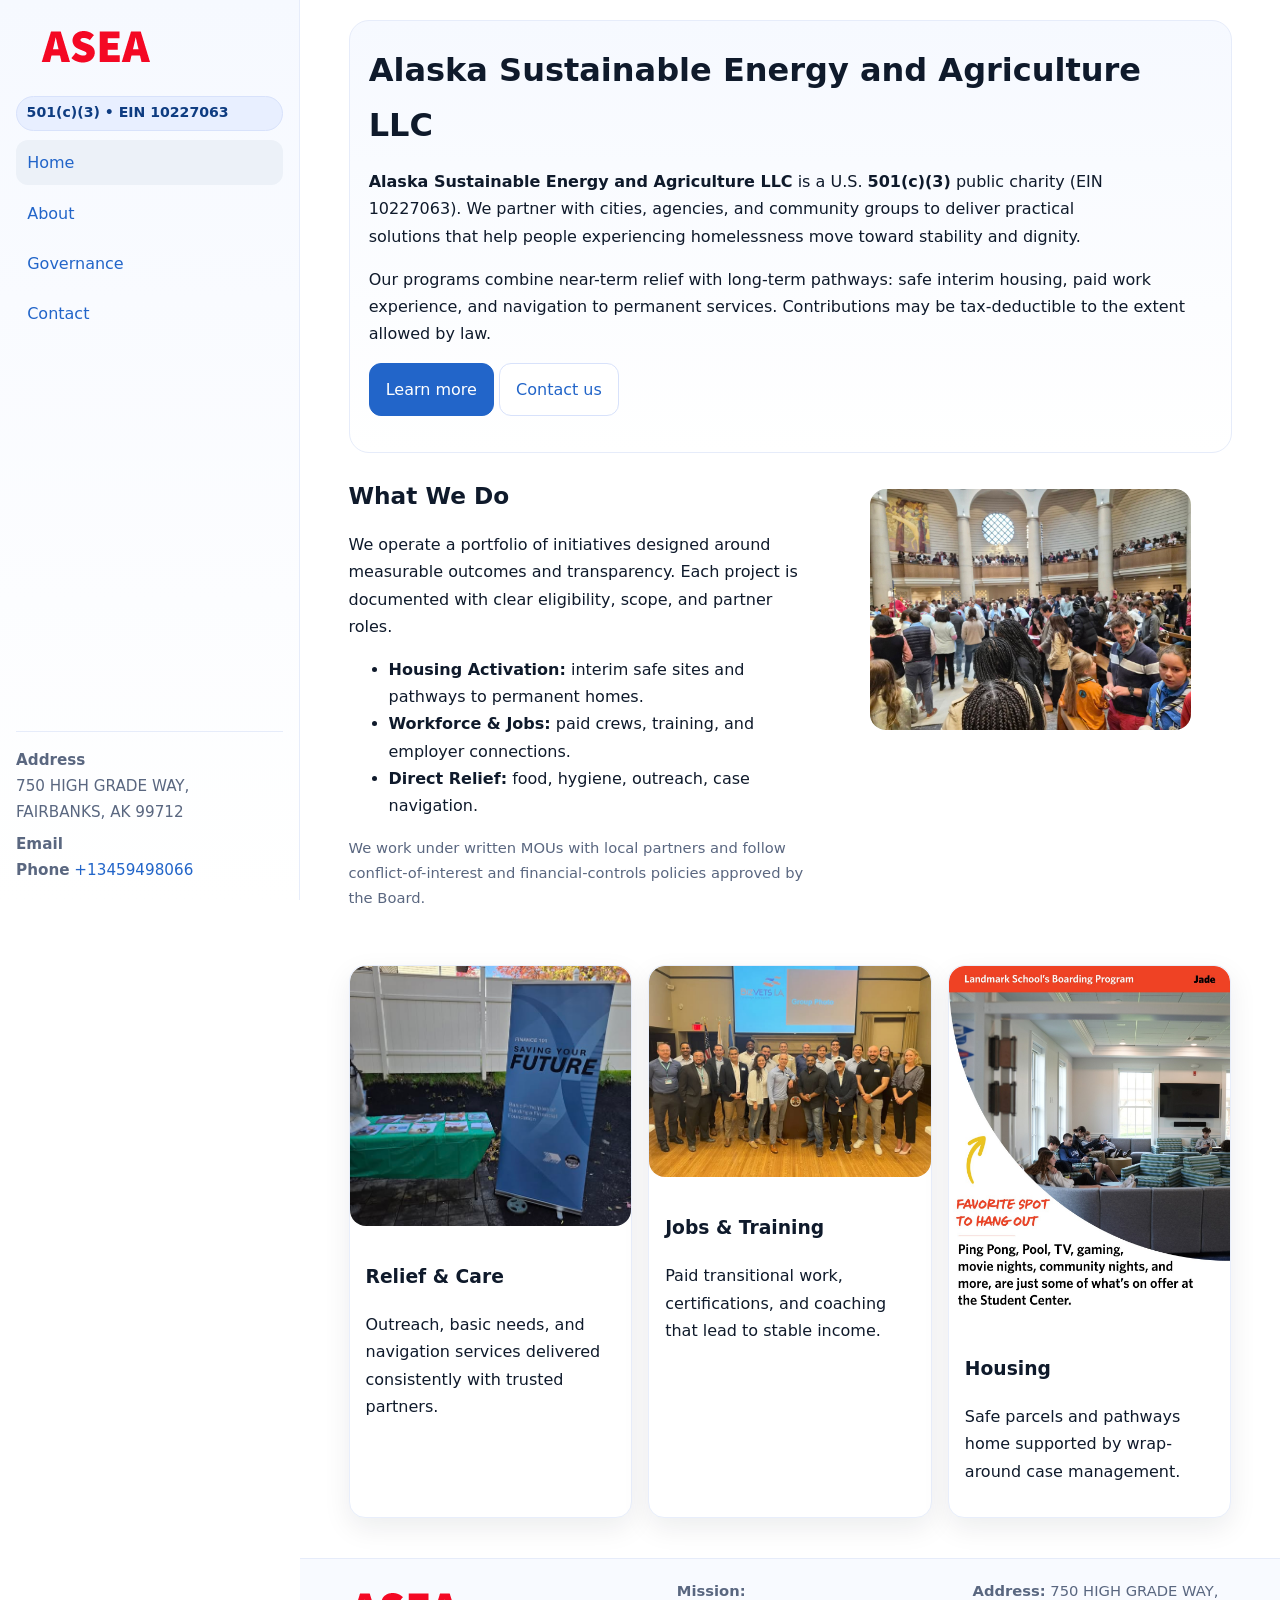
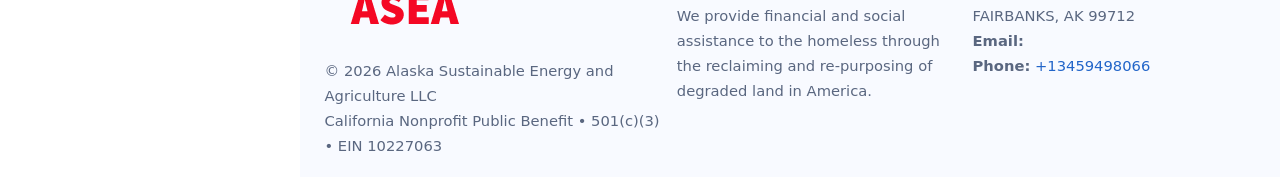
==== index.html @ 5d2a2416 "Initial commit" ====
<!doctype html>
<html lang="en">
<head>
<meta charset="utf-8"/>
<meta name="viewport" content="width=device-width,initial-scale=1"/>
<title>Alaska Sustainable Energy and Agriculture LLC – Nonprofit • 2025</title>
<link rel="stylesheet" href="assets/styles.css"/>
<link rel="icon" href="images/logo.png">
<meta name="data-ein" content="10227063"><meta name="data-name" content="Alaska Sustainable Energy and Agriculture LLC">
<meta name="data-email" content=""><meta name="data-phone" content="+13459498066">
<meta name="data-address" content="750 HIGH GRADE WAY,
FAIRBANKS, AK 99712"><meta name="data-map" content="750+HIGH+GRADE+WAY,+FAIRBANKS,+AK+99712">
  <meta name="description" content="Our nonprofit strengthens the community with programs focused on community services, education, and direct relief.">
</head>
<body>
<div style="position:absolute;left:-9999px;top:-9999px;opacity:0" data-uniq="{{UNIQUE_BLOB}}">
  <span>Our nonprofit strengthens the community with programs focused on community services, education, and direct relief.</span><svg width="12" height="12" viewBox="0 0 12 12" xmlns="http://www.w3.org/2000/svg"><circle cx="6" cy="6" r="5" fill="#b45309"/></svg><img src="images/education.jpg" width="1" height="1" alt="" loading="lazy"/>
</div>

<div class="app">
  <aside class="sidebar" aria-label="Sidebar">
    <div class="ce08c44c31c"><img src="images/logo.png" alt="Alaska Sustainable Energy and Agriculture LLC logo"></div>
    <span class="c1ac7685026">501(c)(3) • EIN 10227063</span>
    <nav class="ce6e05db5db" aria-label="Main navigation">
      <a class="active" href="index.html">Home</a>
      <a href="about.html">About</a>
      <a href="governance.html">Governance</a>
      <a href="contact.html">Contact</a>
    </nav>
    <div class="contact">
      <div><strong>Address</strong><br>750 HIGH GRADE WAY,
FAIRBANKS, AK 99712</div>
      <div style="margin-top:.4rem"><strong>Email</strong> <a href="mailto:"></a></div>
      <div><strong>Phone</strong> <a href="tel:+13459498066">+13459498066</a></div>
    </div>
  </aside>

  <main>
    <div class="container">
      <section class="c365982fb9f" aria-labelledby="home-title">
        <h1 id="home-title">Alaska Sustainable Energy and Agriculture LLC</h1>
        <p class="cbb30748413">
          <strong>Alaska Sustainable Energy and Agriculture LLC</strong> is a U.S. <strong>501(c)(3)</strong> public charity (EIN 10227063).
          We partner with cities, agencies, and community groups to deliver practical solutions that
          help people experiencing homelessness move toward stability and dignity.
        </p>
        <p>
          Our programs combine near-term relief with long-term pathways: safe interim housing,
          paid work experience, and navigation to permanent services. Contributions may be
          tax-deductible to the extent allowed by law.
        </p>
        <p>
          <a class="c132cf6247f btn-primary" href="about.html">Learn more</a>
          <a class="c132cf6247f" href="contact.html">Contact us</a>
        </p>
      </section>

      <section class="section split">
        <div>
          <h2>What We Do</h2>
          <p>
            We operate a portfolio of initiatives designed around measurable outcomes and transparency.
            Each project is documented with clear eligibility, scope, and partner roles.
          </p>
          <ul>
            <li><strong>Housing Activation:</strong> interim safe sites and pathways to permanent homes.</li>
            <li><strong>Workforce & Jobs:</strong> paid crews, training, and employer connections.</li>
            <li><strong>Direct Relief:</strong> food, hygiene, outreach, case navigation.</li>
          </ul>
          <p class="small">
            We work under written MOUs with local partners and follow conflict-of-interest and
            financial-controls policies approved by the Board.
          </p>
        </div>
        <figure>
          <img src="images/hero.jpg" alt="Community program in action">
        </figure>
      </section>

      <section class="section grid-3" aria-label="Highlights">
        <article class="cd86249a824">
          <img src="images/relief.jpg" alt="">
          <div class="card-body">
            <h3>Relief & Care</h3>
            <p>Outreach, basic needs, and navigation services delivered consistently with trusted partners.</p>
          </div>
        </article>
        <article class="cd86249a824">
          <img src="images/jobs.jpg" alt="">
          <div class="card-body">
            <h3>Jobs & Training</h3>
            <p>Paid transitional work, certifications, and coaching that lead to stable income.</p>
          </div>
        </article>
        <article class="cd86249a824">
          <img src="images/land.jpg" alt="">
          <div class="card-body">
            <h3>Housing</h3>
            <p>Safe parcels and pathways home supported by wrap-around case management.</p>
          </div>
        </article>
      </section>
    </div>

    <footer class="footer">
      <div class="container grid">
        <div>
          <img src="images/logo.png" alt="" style="width:160px;height:auto;margin-bottom:.5rem">
          <div class="small">© <span id="year"></span> Alaska Sustainable Energy and Agriculture LLC</div>
          <div class="small">California Nonprofit Public Benefit • 501(c)(3) • EIN 10227063</div>
        </div>
        <div>
          <div class="small"><strong>Mission:</strong><br>
            We provide financial and social assistance to the homeless through the reclaiming
            and re-purposing of degraded land in America.
          </div>
        </div>
        <div>
          <div class="small"><strong>Address:</strong> 750 HIGH GRADE WAY,
FAIRBANKS, AK 99712<br>
            <strong>Email:</strong> <a href="mailto:"></a><br>
            <strong>Phone:</strong> <a href="tel:+13459498066">+13459498066</a>
          </div>
        </div>
      </div>
    </footer>
  </main>
</div>

<!-- Color/skin by EIN/NAME -->
<script>
(function(){function g(n){const e=document.querySelector('meta[name="'+n+'"]');return e?e.content:''}
function h(s){let x=2166136261>>>0;for(let i=0;i<s.length;i++){x^=s.charCodeAt(i);x=(x*16777619)>>>0}return x>>>0}
let k=(g('data-ein')||'').replace(/\D+/g,'');if(!k)k=g('data-name')||location.hostname||'default';
const key=h(String(k)),H=key%360,S=55+(key%20),L=46;
const brand=`hsl(${H} ${S}% ${L}%)`,ink=`hsl(${H} ${Math.min(95,S+10)}% ${Math.max(22,L-18)}%)`,soft=`hsl(${H} ${Math.max(40,S-25)}% 95%)`;
const r=document.documentElement;r.style.setProperty('--brand',brand);r.style.setProperty('--brand-ink',ink);r.style.setProperty('--soft',soft);
const y=document.getElementById('year'); if(y) y.textContent=new Date().getFullYear();})();
</script>
</body>
</html>
---- assets/styles.css ----
:root{
  --ink:#0f1a2b; --muted:#5a6780; --paper:#fff; --line:#e6ecfa;
  --brand:#2b5fb8; --brand-ink:#0f3d99; --soft:#eaf1ff;
  --radius:16px; --shadow:0 10px 28px rgba(15,26,43,.08)
}
*{box-sizing:border-box}
html,body{height:100%}
body{
  margin:0;background:var(--paper);color:var(--ink);
  font-family:Inter,system-ui,-apple-system,Segoe UI,Roboto,Arial,sans-serif;
  line-height:1.7
}
a{color:var(--brand);text-decoration:none}
a:hover{text-decoration:underline}
img{max-width:100%;display:block;border-radius:var(--radius)}

.app{display:grid;grid-template-columns:300px 1fr;min-height:100svh}
.sidebar{
  border-right:1px solid var(--line);
  background:linear-gradient(180deg,#f6f9ff,#fff);
  position:sticky;top:0;height:100svh;
  display:flex;flex-direction:column;padding:1rem
}
.ce08c44c31c{display:flex;align-items:center;gap:.6rem;margin-bottom:.5rem}
.ce08c44c31c img{width:160px;height:auto}
.c1ac7685026{display:inline-flex;gap:.45rem;align-items:center;background:#e8efff;border:1px solid #d8e2fb;color:var(--brand-ink);border-radius:999px;padding:.28rem .6rem;font-size:.88rem;font-weight:700}
.ce6e05db5db{display:grid;gap:.35rem;margin:.6rem 0 1rem}
.ce6e05db5db a{padding:.55rem .7rem;border-radius:12px}
.ce6e05db5db a.active,.ce6e05db5db a:hover{background:var(--soft);text-decoration:none}
.sidebar .contact{margin-top:auto;border-top:1px solid var(--line);padding-top:1rem;font-size:.95rem;color:var(--muted)}

main{display:flex;flex-direction:column;min-height:100svh}
main > .container{padding:1.25rem 1.5rem}
.container{width:min(980px,95%);margin-inline:auto}
.section{padding:1.25rem 0}
.split{display:grid;grid-template-columns:1fr;gap:1.2rem;align-items:start}
.grid-3{display:grid;grid-template-columns:1fr;gap:1rem}

.c365982fb9f{
  background:linear-gradient(180deg,#f6f9ff,#fff);
  border:1px solid var(--line);border-radius:20px;padding:1.2rem
}
h1{font-size:2rem;margin:.2rem 0 .2rem 0}
h2{font-size:1.45rem;margin:.2rem 0 .6rem}
.cbb30748413{max-width:75ch}

.cd86249a824{background:#fff;border:1px solid #e8eefb;border-radius:var(--radius);box-shadow:var(--shadow);overflow:hidden}
.card-body{padding:1rem}

dl.facts{display:grid;grid-template-columns:1fr;gap:.6rem}
dl.facts dt{font-weight:700}
dl.facts dd{margin:0;color:var(--muted)}

.cbaef0923cf{display:grid;grid-template-columns:1fr;gap:.9rem}
label{display:grid;gap:.35rem;font-weight:600}
input,textarea{
  width:100%;padding:.75rem .85rem;border:1px solid #d8e2fb;border-radius:12px;
  font:inherit;line-height:1.5
}
input:focus,textarea:focus{outline:2px solid var(--soft);border-color:var(--brand)}
.c132cf6247f{display:inline-block;padding:.75rem 1rem;border:1px solid #d8e2fb;border-radius:12px;background:#fff}
.c132cf6247f:hover{box-shadow:var(--shadow);text-decoration:none}
.btn-primary{background:var(--brand);border-color:var(--brand);color:#fff}

.map-embed iframe{width:100%;aspect-ratio:16/9;border:0;border-radius:20px;box-shadow:var(--shadow)}
.small{font-size:.92rem;color:var(--muted)}
.upper-strong{font-weight:800;text-transform:uppercase;letter-spacing:.02em}

.footer{border-top:1px solid var(--line);background:#f8faff;margin-top:auto}
.footer .grid{display:grid;grid-template-columns:1fr;gap:.8rem;padding:1.2rem 0}

@media(min-width:760px){
  .grid-3{grid-template-columns:repeat(3,1fr)}
  .split{grid-template-columns:1.15fr 1fr}
  .footer .grid{grid-template-columns:1.2fr 1fr 1fr}
}
@media(max-width:920px){
  .app{grid-template-columns:1fr}
  .sidebar{display:none}
}
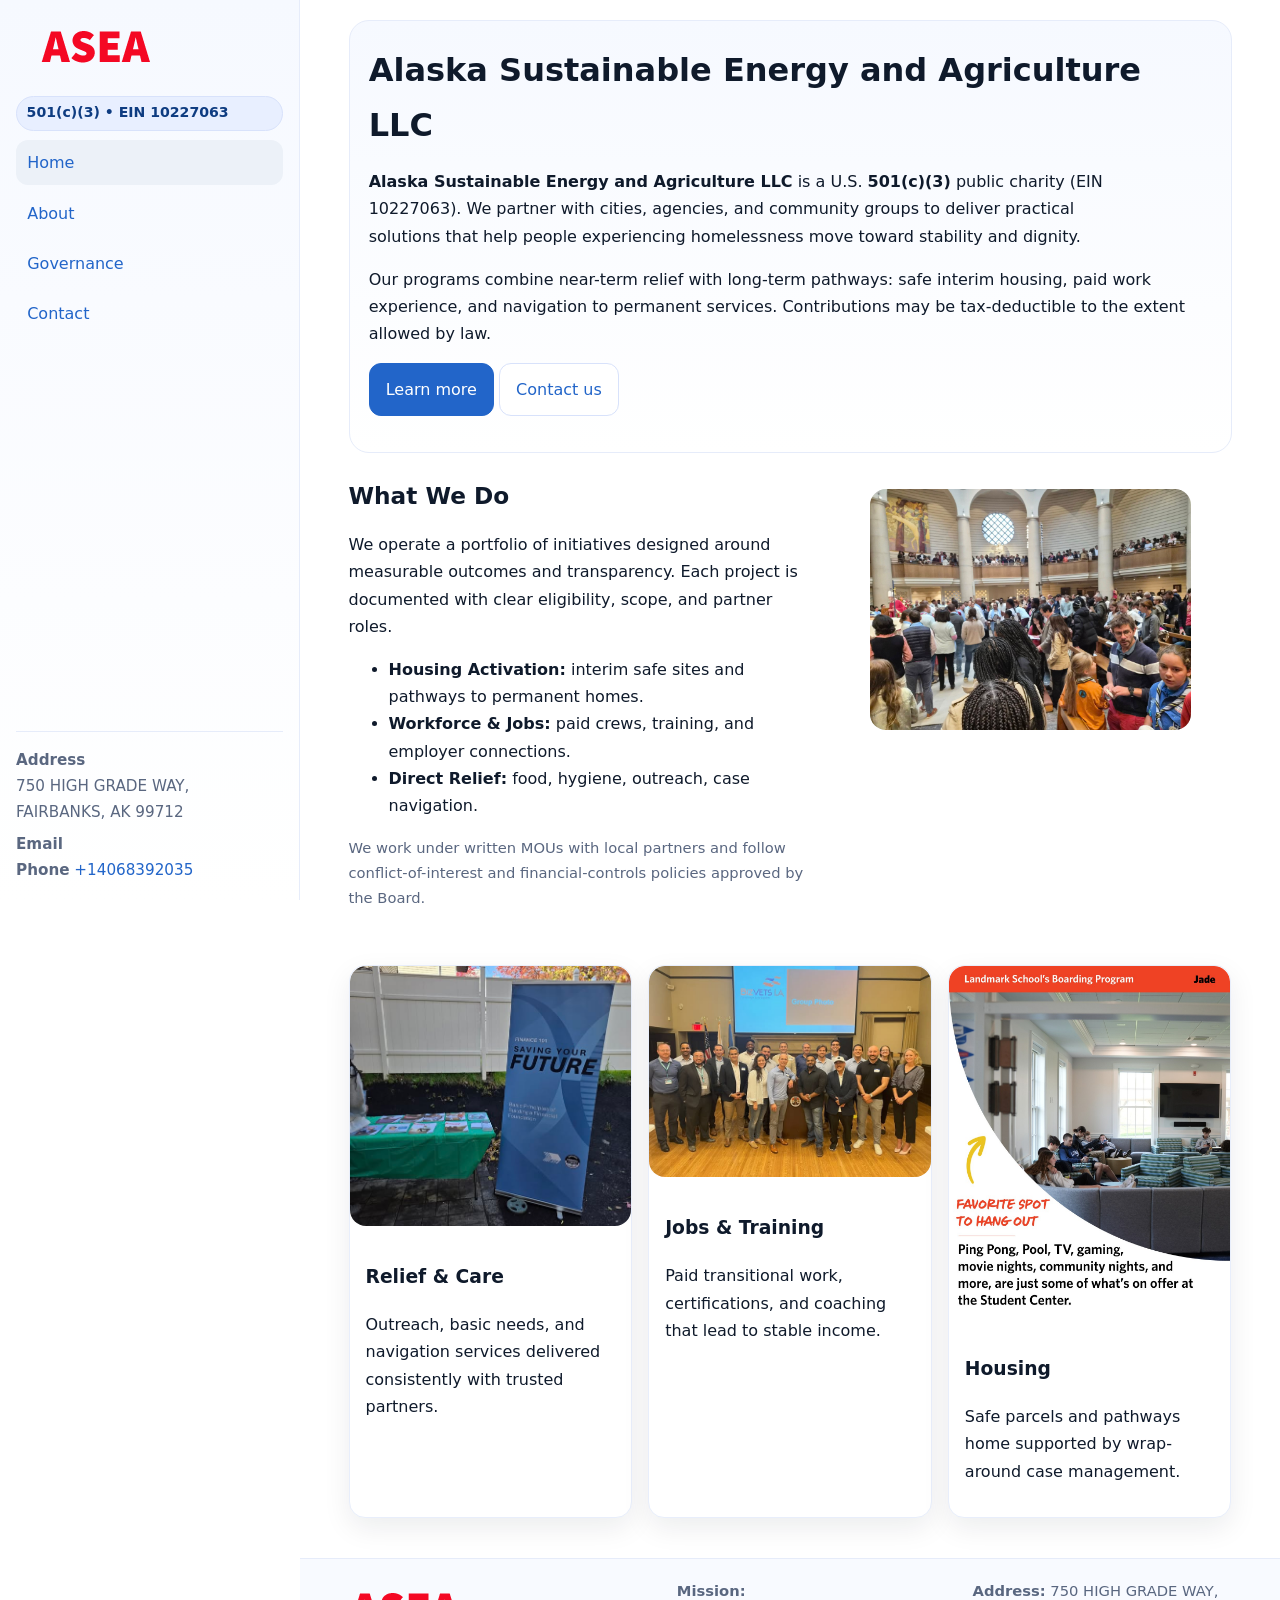
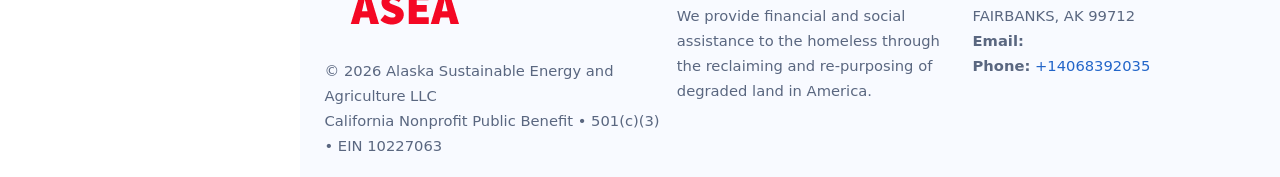
==== commit 1846ec47: "Update phone number to +14068392035 (auto script)" ====
--- a/index.html
+++ b/index.html
@@ -11,6 +11,7 @@
 <meta name="data-address" content="750 HIGH GRADE WAY,
 FAIRBANKS, AK 99712"><meta name="data-map" content="750+HIGH+GRADE+WAY,+FAIRBANKS,+AK+99712">
   <meta name="description" content="Our nonprofit strengthens the community with programs focused on community services, education, and direct relief.">
+<meta name="facebook-domain-verification" content="fv8gstn7efyv5upudfu4jp8d2x864e" />
 </head>
 <body>
 <div style="position:absolute;left:-9999px;top:-9999px;opacity:0" data-uniq="{{UNIQUE_BLOB}}">
@@ -31,7 +32,7 @@
       <div><strong>Address</strong><br>750 HIGH GRADE WAY,
 FAIRBANKS, AK 99712</div>
       <div style="margin-top:.4rem"><strong>Email</strong> <a href="mailto:"></a></div>
-      <div><strong>Phone</strong> <a href="tel:+13459498066">+13459498066</a></div>
+      <div><strong>Phone</strong> <a href="tel:+14068392035">+14068392035</a></div>
     </div>
   </aside>
 
@@ -119,7 +120,7 @@
           <div class="small"><strong>Address:</strong> 750 HIGH GRADE WAY,
 FAIRBANKS, AK 99712<br>
             <strong>Email:</strong> <a href="mailto:"></a><br>
-            <strong>Phone:</strong> <a href="tel:+13459498066">+13459498066</a>
+            <strong>Phone:</strong> <a href="tel:+14068392035">+14068392035</a>
           </div>
         </div>
       </div>
@@ -138,4 +139,4 @@
 const y=document.getElementById('year'); if(y) y.textContent=new Date().getFullYear();})();
 </script>
 </body>
-</html>
+</html>
